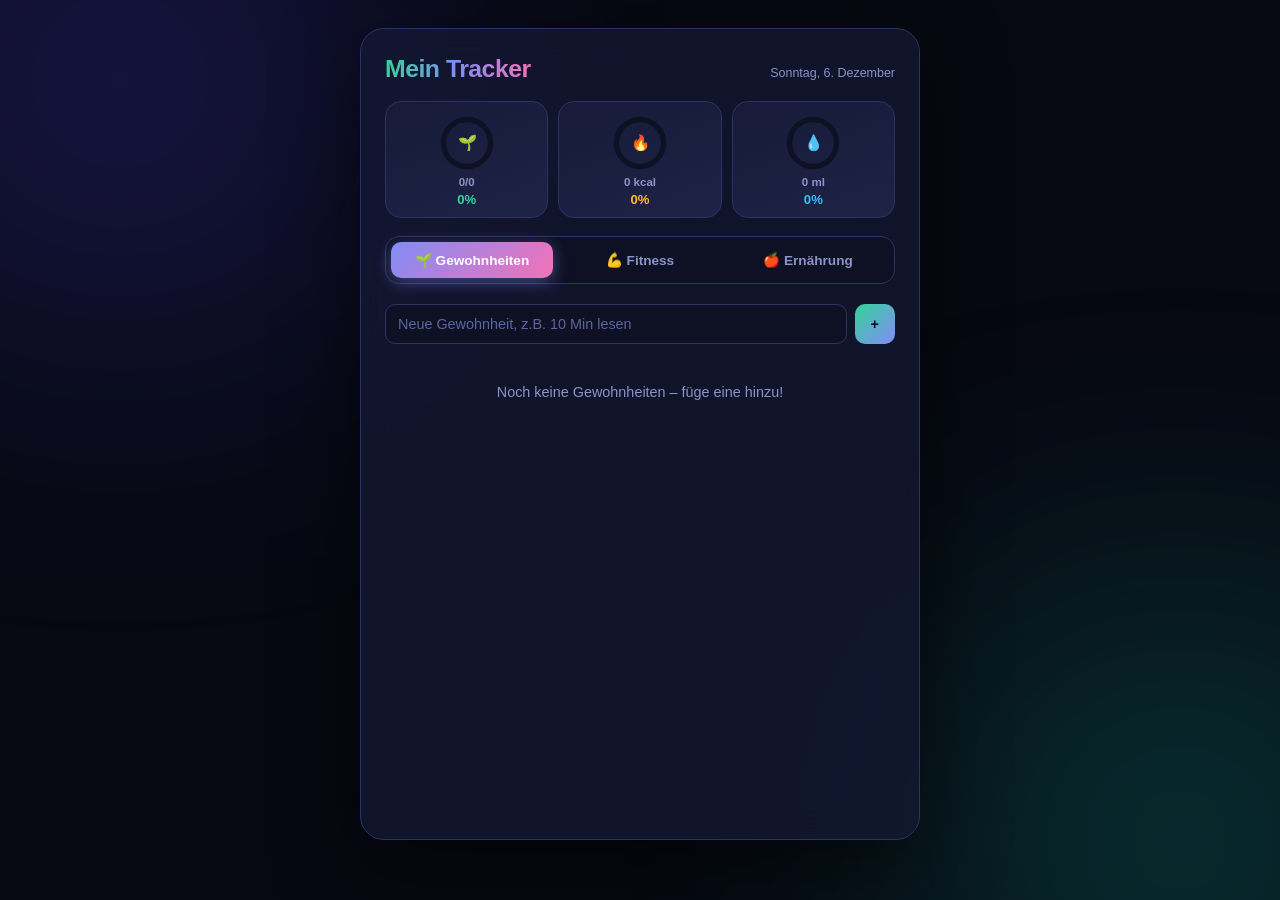
==== index.html @ a2c2728f "Mein Tracker: Gewohnheiten, Fitness und Ernaehrung als PWA" ====
<!DOCTYPE html>
<html lang="de">
<head>
<meta charset="UTF-8">
<meta name="viewport" content="width=device-width, initial-scale=1.0">
<title>Mein Tracker</title>
<meta name="theme-color" content="#0e1124">
<link rel="manifest" href="manifest.json">
<link rel="icon" type="image/png" href="icons/icon-192.png">
<link rel="apple-touch-icon" href="icons/apple-touch-icon.png">
<meta name="apple-mobile-web-app-capable" content="yes">
<meta name="apple-mobile-web-app-status-bar-style" content="black-translucent">
<link rel="stylesheet" href="style.css">
</head>
<body>
  <div class="app">
    <header>
      <div class="title-row">
        <h1>Mein Tracker</h1>
        <p class="date" id="today"></p>
      </div>

      <!-- Tages-Dashboard: Ringe für Gewohnheiten / kcal / Wasser -->
      <div class="dashboard" id="dashboard"></div>

      <nav class="tabs">
        <button class="tab active" data-tab="habits">🌱 Gewohnheiten</button>
        <button class="tab" data-tab="fitness">💪 Fitness</button>
        <button class="tab" data-tab="nutrition">🍎 Ernährung</button>
      </nav>
    </header>

    <!-- HABITS -->
    <section id="habitsTab" class="tab-content active">
      <form id="addForm">
        <input type="text" id="habitInput" placeholder="Neue Gewohnheit, z.B. 10 Min lesen" required>
        <button type="submit">+</button>
      </form>
      <ul id="habitList"></ul>
      <p class="summary" id="summary"></p>
    </section>

    <!-- FITNESS -->
    <section id="fitnessTab" class="tab-content">
      <form id="exerciseForm">
        <div class="form-row">
          <select id="exerciseIcon" class="icon-select">
            <option value="💪">💪</option>
            <option value="🏋️">🏋️</option>
            <option value="🏃">🏃</option>
            <option value="🚴">🚴</option>
            <option value="🧘">🧘</option>
            <option value="🤸">🤸</option>
            <option value="🏊">🏊</option>
            <option value="⚡">⚡</option>
          </select>
          <input type="text" id="exerciseName" placeholder="Übung, z.B. Bankdrücken" required>
          <select id="exerciseUnit">
            <option value="kg_reps">kg + Wdh.</option>
            <option value="kg">kg</option>
            <option value="reps">Wdh.</option>
            <option value="min">Min</option>
            <option value="km">km</option>
          </select>
        </div>
        <details class="goal-details">
          <summary>🎯 Ziel festlegen (optional)</summary>
          <div class="form-row goal-row">
            <input type="number" id="exerciseGoalValue" step="0.1" placeholder="Zielwert">
            <input type="date" id="exerciseGoalDate">
          </div>
        </details>
        <button type="submit" class="full-width-btn">+ Übung hinzufügen</button>
      </form>
      <div id="exerciseList" class="exercise-grid"></div>
    </section>

    <!-- NUTRITION -->
    <section id="nutritionTab" class="tab-content">
      <!-- Kalorien -->
      <div class="nutrition-card">
        <div class="nutrition-card-top">
          <span class="nutrition-card-title">🔥 Kalorien heute</span>
          <span class="nutrition-card-value" id="kcalSummary">0 / 2000 kcal</span>
        </div>
        <div class="goal-bar big">
          <div class="goal-bar-fill kcal-fill" id="kcalBarFill" style="width:0%"></div>
        </div>
        <div class="nutrition-card-sub" id="kcalRemaining"></div>
      </div>

      <form id="foodForm" autocomplete="off">
        <div class="form-row search-row">
          <input type="text" id="foodSearch" placeholder="Was hast du gegessen? z.B. Banane">
          <div id="foodSuggestions" class="suggestions hidden"></div>
        </div>
        <div class="form-row">
          <input type="number" id="foodAmount" placeholder="Menge (g)" value="100" min="1" inputmode="numeric">
          <input type="number" id="foodKcal100" placeholder="kcal / 100g" step="1" min="0" inputmode="numeric">
          <span class="kcal-preview" id="kcalPreview">= 0 kcal</span>
        </div>
        <button type="submit" class="full-width-btn">+ Eintragen</button>
      </form>

      <ul id="foodLogList" class="log-history"></ul>

      <!-- Wasser -->
      <div class="nutrition-card water-card">
        <div class="nutrition-card-top">
          <span class="nutrition-card-title">💧 Wasser heute</span>
          <span class="nutrition-card-value water-value" id="waterSummary">0 / 2000 ml</span>
        </div>
        <div class="goal-bar big">
          <div class="goal-bar-fill water-fill" id="waterBarFill" style="width:0%"></div>
        </div>
        <div class="water-glasses" id="waterGlasses"></div>
        <div class="water-controls">
          <button type="button" class="water-btn" data-amount="-250">− 250 ml</button>
          <button type="button" class="water-btn" data-amount="250">+ 250 ml</button>
          <button type="button" class="water-btn" data-amount="500">+ 500 ml</button>
        </div>
      </div>

      <!-- Tagesziele -->
      <details class="goal-details nutrition-goals">
        <summary>⚙️ Tagesziele anpassen</summary>
        <form id="nutritionGoalForm" class="form-row goal-row">
          <input type="number" id="kcalGoalInput" min="1" placeholder="kcal-Ziel" inputmode="numeric">
          <input type="number" id="waterGoalInput" min="1" step="50" placeholder="Wasser-Ziel (ml)" inputmode="numeric">
          <button type="submit">Speichern</button>
        </form>
      </details>
    </section>
  </div>

  <!-- DETAIL MODAL -->
  <div id="exerciseModal" class="modal hidden">
    <div class="modal-content">
      <button class="modal-close" id="modalClose">✕</button>
      <h2 id="modalTitle"></h2>

      <div class="chart-wrap">
        <svg id="modalChart" viewBox="0 0 300 120" preserveAspectRatio="none"></svg>
      </div>

      <div id="goalProgress" class="goal-progress"></div>

      <div class="stats-grid" id="modalStats"></div>

      <details class="goal-details">
        <summary>🎯 Ziel &amp; Einheit bearbeiten</summary>
        <form id="modalGoalForm" class="form-row goal-row">
          <select id="modalUnit">
            <option value="kg_reps">kg + Wdh.</option>
            <option value="kg">kg</option>
            <option value="reps">Wdh.</option>
            <option value="min">Min</option>
            <option value="km">km</option>
          </select>
          <input type="number" id="modalGoalValue" step="0.1" placeholder="Zielwert">
          <input type="date" id="modalGoalDate">
          <button type="submit">Speichern</button>
        </form>
      </details>

      <form id="logForm">
        <input type="date" id="logDate" required>
        <input type="number" id="logValue" step="0.1" placeholder="Wert" required>
        <input type="number" id="logReps" min="1" step="1" placeholder="Wdh." class="hide">
        <button type="submit">Eintragen</button>
      </form>

      <ul id="logHistory" class="log-history"></ul>
      <button class="delete-exercise" id="deleteExercise">Übung löschen</button>
    </div>
  </div>

  <div id="toast" class="toast"></div>

  <script src="script.js"></script>
</body>
</html>
---- style.css ----
* {
  box-sizing: border-box;
  margin: 0;
  padding: 0;
  font-family: -apple-system, "Segoe UI", Roboto, "Helvetica Neue", sans-serif;
}

:root {
  --bg0: #070912;
  --bg1: #0e1124;
  --bg2: #151935;
  --card: #171b38;
  --card2: #1e2347;
  --border: #2c3263;
  --accent: #34d399;
  --accent2: #818cf8;
  --accent3: #f472b6;
  --gold: #fbbf24;
  --blue: #38bdf8;
  --text: #eef0ff;
  --muted: #8b93c8;
}

body {
  background: var(--bg0);
  min-height: 100vh;
  display: flex;
  justify-content: center;
  padding: 28px 14px 60px;
  color: var(--text);
  position: relative;
  overflow-x: hidden;
}

/* Weiche Farb-Glows im Hintergrund */
body::before,
body::after {
  content: "";
  position: fixed;
  width: 480px;
  height: 480px;
  border-radius: 50%;
  filter: blur(140px);
  opacity: 0.35;
  z-index: 0;
  pointer-events: none;
}

body::before {
  background: #4338ca;
  top: -160px;
  left: -120px;
}

body::after {
  background: #0d9488;
  bottom: -180px;
  right: -140px;
}

.app {
  width: 100%;
  max-width: 560px;
  background: rgba(21, 25, 53, 0.72);
  backdrop-filter: blur(18px);
  -webkit-backdrop-filter: blur(18px);
  border: 1px solid var(--border);
  border-radius: 24px;
  box-shadow: 0 24px 80px rgba(0, 0, 0, 0.55);
  padding: 26px 24px;
  position: relative;
  z-index: 1;
}

/* ---------- Header ---------- */
header .title-row {
  display: flex;
  justify-content: space-between;
  align-items: baseline;
  margin-bottom: 18px;
}

header h1 {
  font-size: 1.55rem;
  letter-spacing: -0.02em;
  background: linear-gradient(90deg, var(--accent), var(--accent2), var(--accent3));
  -webkit-background-clip: text;
  background-clip: text;
  color: transparent;
}

.date {
  color: var(--muted);
  font-size: 0.78rem;
  text-transform: capitalize;
}

/* ---------- Dashboard-Ringe ---------- */
.dashboard {
  display: flex;
  gap: 10px;
  margin-bottom: 18px;
}

.ring-card {
  flex: 1;
  background: linear-gradient(160deg, var(--card), var(--card2));
  border: 1px solid var(--border);
  border-radius: 16px;
  padding: 12px 8px 10px;
  display: flex;
  flex-direction: column;
  align-items: center;
  gap: 4px;
}

.ring-card svg {
  width: 58px;
  height: 58px;
}

.ring-bg {
  fill: none;
  stroke: var(--bg1);
  stroke-width: 6;
}

.ring-fill {
  fill: none;
  stroke-width: 6;
  stroke-linecap: round;
  transform: rotate(-90deg);
  transform-origin: 50% 50%;
  transition: stroke-dashoffset 0.6s ease;
}

.ring-emoji {
  font-size: 17px;
}

.ring-label {
  font-size: 0.72rem;
  color: var(--muted);
  font-weight: 600;
  max-width: 100%;
  overflow: hidden;
  text-overflow: ellipsis;
  white-space: nowrap;
}

.ring-pct {
  font-size: 0.82rem;
  font-weight: 800;
}

/* ---------- Tabs ---------- */
.tabs {
  display: flex;
  gap: 6px;
  margin-bottom: 20px;
  background: var(--bg1);
  border-radius: 14px;
  padding: 5px;
  border: 1px solid var(--border);
}

.tab {
  flex: 1;
  padding: 10px 6px;
  border: none;
  background: transparent;
  color: var(--muted);
  font-weight: 600;
  font-size: 0.85rem;
  border-radius: 10px;
  cursor: pointer;
  transition: all 0.2s;
  white-space: nowrap;
}

.tab:hover {
  color: var(--text);
}

.tab.active {
  background: linear-gradient(135deg, var(--accent2), var(--accent3));
  color: #fff;
  box-shadow: 0 4px 16px rgba(129, 140, 248, 0.45);
}

.tab-content {
  display: none;
}

.tab-content.active {
  display: block;
  animation: fadeIn 0.25s ease;
}

@keyframes fadeIn {
  from { opacity: 0; transform: translateY(8px); }
  to { opacity: 1; transform: translateY(0); }
}

/* ---------- Formulare ---------- */
#addForm {
  display: flex;
  gap: 8px;
  margin-bottom: 18px;
}

#exerciseForm,
#foodForm {
  display: flex;
  flex-direction: column;
  gap: 10px;
  margin-bottom: 18px;
}

.form-row {
  display: flex;
  gap: 8px;
}

.search-row {
  position: relative;
}

input, select {
  background: var(--bg1);
  border: 1px solid var(--border);
  color: var(--text);
  border-radius: 10px;
  padding: 11px 12px;
  font-size: 0.9rem;
  min-width: 0;
}

input:focus, select:focus {
  outline: 2px solid var(--accent2);
  outline-offset: -1px;
}

input::placeholder {
  color: #5c64a0;
}

#habitInput, #exerciseName, #foodSearch {
  flex: 1;
}

#foodAmount, #foodKcal100 {
  flex: 1;
}

.icon-select {
  width: 62px;
  flex-shrink: 0;
  text-align: center;
  font-size: 1.1rem;
}

button {
  border: none;
  border-radius: 10px;
  padding: 11px 16px;
  font-weight: 700;
  font-size: 0.9rem;
  cursor: pointer;
  transition: transform 0.1s, opacity 0.15s, background 0.15s;
}

button:active {
  transform: scale(0.96);
}

#addForm button,
.goal-row button,
#logForm button {
  background: linear-gradient(135deg, var(--accent), var(--accent2));
  color: #081018;
}

.full-width-btn {
  width: 100%;
  background: linear-gradient(135deg, var(--accent), var(--accent2));
  color: #081018;
}

#addForm button:hover,
.full-width-btn:hover,
.goal-row button:hover,
#logForm button:hover {
  opacity: 0.88;
}

.goal-details {
  background: var(--bg1);
  border: 1px solid var(--border);
  border-radius: 10px;
  padding: 9px 12px;
}

.goal-details summary {
  cursor: pointer;
  font-size: 0.84rem;
  color: var(--muted);
  font-weight: 600;
  user-select: none;
}

.goal-details[open] summary {
  margin-bottom: 10px;
  color: var(--text);
}

.goal-row input {
  flex: 1;
}

.goal-row button {
  white-space: nowrap;
}

/* ---------- Habits ---------- */
#habitList {
  list-style: none;
  display: flex;
  flex-direction: column;
  gap: 10px;
}

.habit {
  display: flex;
  flex-direction: column;
  padding: 13px 14px;
  border-radius: 14px;
  background: linear-gradient(160deg, var(--card), var(--card2));
  border: 1px solid var(--border);
  transition: border-color 0.2s, background 0.2s;
}

.habit.done {
  background: linear-gradient(135deg, rgba(52, 211, 153, 0.13), rgba(129, 140, 248, 0.13));
  border-color: rgba(52, 211, 153, 0.55);
}

.habit-top {
  display: flex;
  align-items: center;
  justify-content: space-between;
  gap: 10px;
}

.habit-left {
  display: flex;
  align-items: center;
  gap: 12px;
  min-width: 0;
}

.checkbox {
  width: 28px;
  height: 28px;
  border-radius: 50%;
  border: 2px solid var(--accent);
  cursor: pointer;
  display: flex;
  align-items: center;
  justify-content: center;
  font-size: 0.9rem;
  font-weight: 800;
  color: #081018;
  flex-shrink: 0;
  transition: background 0.15s;
}

.habit.done .checkbox {
  background: var(--accent);
  animation: pop 0.25s ease;
}

@keyframes pop {
  0% { transform: scale(0.6); }
  60% { transform: scale(1.18); }
  100% { transform: scale(1); }
}

.habit-name {
  font-size: 0.95rem;
  font-weight: 600;
  overflow: hidden;
  text-overflow: ellipsis;
  white-space: nowrap;
}

.habit.done .habit-name {
  text-decoration: line-through;
  color: var(--muted);
}

.habit-right {
  display: flex;
  align-items: center;
  gap: 4px;
  flex-shrink: 0;
}

.streak {
  font-size: 0.78rem;
  color: var(--gold);
  font-weight: 700;
  white-space: nowrap;
  background: rgba(251, 191, 36, 0.12);
  border: 1px solid rgba(251, 191, 36, 0.3);
  padding: 3px 8px;
  border-radius: 999px;
}

.delete-btn {
  background: none;
  border: none;
  color: var(--muted);
  font-size: 0.95rem;
  cursor: pointer;
  line-height: 1;
  padding: 6px;
}

.delete-btn:hover {
  color: var(--accent3);
}

.delete-btn.armed {
  color: var(--accent3);
  font-size: 0.72rem;
  font-weight: 700;
}

/* 7-Tage-Ansicht pro Gewohnheit */
.week-dots {
  display: flex;
  gap: 8px;
  margin-top: 10px;
  margin-left: 40px;
}

.wd {
  display: flex;
  flex-direction: column;
  align-items: center;
  gap: 3px;
  cursor: pointer;
}

.wd-day {
  font-size: 0.6rem;
  color: var(--muted);
  font-weight: 600;
}

.wd-dot {
  width: 14px;
  height: 14px;
  border-radius: 50%;
  background: var(--bg1);
  border: 1.5px solid var(--border);
  transition: all 0.15s;
}

.wd:hover .wd-dot {
  border-color: var(--accent);
}

.wd-dot.filled {
  background: var(--accent);
  border-color: var(--accent);
  box-shadow: 0 0 8px rgba(52, 211, 153, 0.5);
}

.wd.today .wd-day {
  color: var(--accent);
}

.summary {
  margin-top: 16px;
  text-align: center;
  color: var(--muted);
  font-size: 0.85rem;
}

.empty {
  text-align: center;
  color: var(--muted);
  padding: 22px 0;
  font-size: 0.9rem;
  list-style: none;
}

/* ---------- Fitness ---------- */
.exercise-grid {
  display: flex;
  flex-direction: column;
  gap: 12px;
}

.exercise-card {
  background: linear-gradient(150deg, var(--card), var(--card2));
  border: 1px solid var(--border);
  border-radius: 16px;
  padding: 16px 18px;
  cursor: pointer;
  transition: transform 0.15s, border-color 0.15s, box-shadow 0.15s;
}

.exercise-card:hover {
  transform: translateY(-3px);
  border-color: var(--accent2);
  box-shadow: 0 10px 28px rgba(129, 140, 248, 0.18);
}

.exercise-card-top {
  display: flex;
  justify-content: space-between;
  align-items: center;
  margin-bottom: 4px;
  gap: 10px;
}

.exercise-name-group {
  display: flex;
  align-items: center;
  gap: 10px;
  min-width: 0;
}

.exercise-icon {
  font-size: 1.4rem;
  flex-shrink: 0;
}

.exercise-name {
  font-weight: 700;
  font-size: 1rem;
  white-space: nowrap;
  overflow: hidden;
  text-overflow: ellipsis;
}

.exercise-latest {
  font-size: 0.95rem;
  color: var(--accent);
  font-weight: 800;
  white-space: nowrap;
}

.exercise-meta {
  font-size: 0.74rem;
  color: var(--muted);
  margin-top: 2px;
}

.sparkline {
  width: 100%;
  height: 36px;
  margin-top: 10px;
  display: block;
}

/* Ziel-Fortschrittsbalken */
.goal-bar-wrap {
  margin-top: 12px;
}

.goal-bar-labels {
  display: flex;
  justify-content: space-between;
  font-size: 0.7rem;
  color: var(--muted);
  margin-bottom: 4px;
  gap: 8px;
}

.goal-bar-labels .pct {
  color: var(--accent);
  font-weight: 700;
  white-space: nowrap;
}

.goal-bar {
  height: 8px;
  border-radius: 6px;
  background: var(--bg1);
  overflow: hidden;
  border: 1px solid var(--border);
}

.goal-bar.big {
  height: 12px;
  border-radius: 8px;
}

.goal-bar-fill {
  height: 100%;
  border-radius: 6px;
  background: linear-gradient(90deg, var(--accent2), var(--accent), var(--accent3));
  background-size: 200% 100%;
  transition: width 0.45s ease, background 0.3s;
}

.goal-bar-fill.complete {
  animation: shimmer 2s linear infinite;
}

.goal-bar-fill.over {
  background: linear-gradient(90deg, var(--accent3), #ef4444);
}

@keyframes shimmer {
  0% { background-position: 0% 0%; }
  100% { background-position: 200% 0%; }
}

/* ---------- Modal ---------- */
.modal {
  position: fixed;
  inset: 0;
  background: rgba(4, 6, 14, 0.7);
  backdrop-filter: blur(4px);
  display: flex;
  align-items: center;
  justify-content: center;
  padding: 16px;
  z-index: 10;
}

.modal.hidden {
  display: none;
}

.modal-content {
  background: var(--bg2);
  border: 1px solid var(--border);
  border-radius: 20px;
  padding: 24px;
  width: 100%;
  max-width: 470px;
  max-height: 90vh;
  overflow-y: auto;
  position: relative;
  display: flex;
  flex-direction: column;
  gap: 14px;
  animation: fadeIn 0.2s ease;
}

.modal-close {
  position: absolute;
  top: 14px;
  right: 14px;
  background: none;
  color: var(--muted);
  font-size: 1.15rem;
  padding: 4px 8px;
}

.modal-close:hover {
  color: var(--accent3);
}

#modalTitle {
  padding-right: 34px;
  font-size: 1.2rem;
}

.chart-wrap {
  background: var(--card);
  border: 1px solid var(--border);
  border-radius: 12px;
  padding: 10px;
}

#modalChart {
  width: 100%;
  height: 130px;
}

.stats-grid {
  display: grid;
  grid-template-columns: repeat(3, 1fr);
  gap: 8px;
}

.stat-box {
  background: var(--card);
  border: 1px solid var(--border);
  border-radius: 12px;
  padding: 10px 6px;
  text-align: center;
}

.stat-value {
  font-size: 1.1rem;
  font-weight: 800;
  color: var(--accent);
}

.stat-label {
  font-size: 0.68rem;
  color: var(--muted);
  margin-top: 3px;
}

#logForm {
  display: flex;
  gap: 8px;
}

#logDate {
  flex: 1;
}

#logValue {
  width: 92px;
}

#logReps {
  width: 76px;
}

.hide {
  display: none !important;
}

.log-history {
  list-style: none;
  display: flex;
  flex-direction: column;
  gap: 6px;
  max-height: 180px;
  overflow-y: auto;
}

.log-history li {
  display: flex;
  justify-content: space-between;
  align-items: center;
  background: var(--card);
  border: 1px solid var(--border);
  border-radius: 10px;
  padding: 9px 12px;
  font-size: 0.85rem;
  gap: 8px;
}

.log-history li strong {
  color: var(--accent);
}

.log-history button {
  background: none;
  color: var(--muted);
  padding: 2px 6px;
  font-size: 0.85rem;
}

.log-history button:hover {
  color: var(--accent3);
}

.log-history button.armed {
  color: var(--accent3);
  font-size: 0.7rem;
}

.goal-progress {
  background: var(--card);
  border: 1px solid var(--border);
  border-radius: 12px;
  padding: 14px;
}

.goal-progress.empty {
  text-align: center;
  color: var(--muted);
  font-size: 0.85rem;
}

.goal-progress-top {
  display: flex;
  justify-content: space-between;
  align-items: baseline;
  margin-bottom: 8px;
  font-size: 0.85rem;
  gap: 8px;
}

.goal-progress-top .pct {
  font-size: 1.3rem;
  font-weight: 800;
  color: var(--accent);
}

.goal-progress-sub {
  font-size: 0.75rem;
  color: var(--muted);
  margin-top: 6px;
}

.delete-exercise {
  width: 100%;
  background: rgba(244, 114, 182, 0.12);
  color: var(--accent3);
  border: 1px solid rgba(244, 114, 182, 0.4);
}

.delete-exercise:hover {
  background: rgba(244, 114, 182, 0.22);
}

.delete-exercise.armed {
  background: rgba(239, 68, 68, 0.25);
  border-color: #ef4444;
  color: #fca5a5;
}

/* ---------- Ernährung ---------- */
.nutrition-card {
  background: linear-gradient(150deg, var(--card), var(--card2));
  border: 1px solid var(--border);
  border-radius: 16px;
  padding: 15px 17px;
  margin-bottom: 16px;
}

.nutrition-card-top {
  display: flex;
  justify-content: space-between;
  align-items: center;
  margin-bottom: 9px;
  font-size: 0.9rem;
  gap: 8px;
}

.nutrition-card-title {
  font-weight: 700;
}

.nutrition-card-value {
  font-weight: 800;
  color: var(--gold);
  white-space: nowrap;
}

.nutrition-card-value.water-value {
  color: var(--blue);
}

.nutrition-card-sub {
  font-size: 0.74rem;
  color: var(--muted);
  margin-top: 7px;
}

.kcal-fill {
  background: linear-gradient(90deg, var(--gold), #f97316);
}

.kcal-preview {
  flex-shrink: 0;
  font-size: 0.85rem;
  font-weight: 700;
  color: var(--gold);
  white-space: nowrap;
  align-self: center;
}

.suggestions {
  position: absolute;
  top: calc(100% + 4px);
  left: 0;
  right: 0;
  background: var(--bg2);
  border: 1px solid var(--border);
  border-radius: 10px;
  max-height: 210px;
  overflow-y: auto;
  z-index: 5;
  box-shadow: 0 10px 26px rgba(0, 0, 0, 0.45);
}

.suggestions.hidden {
  display: none;
}

.suggestion-item {
  padding: 9px 12px;
  font-size: 0.85rem;
  cursor: pointer;
  display: flex;
  justify-content: space-between;
  gap: 8px;
}

.suggestion-item:hover {
  background: var(--card2);
}

.suggestion-item span:last-child {
  color: var(--muted);
  font-size: 0.74rem;
  white-space: nowrap;
}

#foodLogList {
  margin-bottom: 16px;
}

#foodLogList .food-meta {
  color: var(--muted);
  font-size: 0.74rem;
  margin-left: 6px;
}

/* Wasser */
.water-fill {
  background: linear-gradient(90deg, var(--blue), var(--accent));
}

.water-glasses {
  display: flex;
  gap: 5px;
  flex-wrap: wrap;
  margin: 12px 0;
}

.water-glass {
  font-size: 1.35rem;
  opacity: 0.22;
  cursor: pointer;
  transition: opacity 0.2s, transform 0.15s;
  user-select: none;
}

.water-glass:hover {
  transform: scale(1.15);
  opacity: 0.6;
}

.water-glass.filled {
  opacity: 1;
}

.water-controls {
  display: flex;
  gap: 8px;
}

.water-btn {
  flex: 1;
  background: var(--bg1);
  border: 1px solid var(--border);
  color: var(--text);
  font-weight: 600;
  font-size: 0.84rem;
}

.water-btn:hover {
  border-color: var(--blue);
  color: var(--blue);
}

.nutrition-goals {
  margin-top: 2px;
}

/* ---------- Toast ---------- */
.toast {
  position: fixed;
  bottom: 22px;
  left: 50%;
  transform: translateX(-50%) translateY(16px);
  background: var(--card2);
  border: 1px solid var(--accent);
  color: var(--text);
  padding: 10px 18px;
  border-radius: 12px;
  font-size: 0.85rem;
  font-weight: 600;
  box-shadow: 0 10px 30px rgba(0, 0, 0, 0.5);
  opacity: 0;
  pointer-events: none;
  transition: opacity 0.25s, transform 0.25s;
  z-index: 20;
}

.toast.show {
  opacity: 1;
  transform: translateX(-50%) translateY(0);
}

/* ---------- Scrollbar ---------- */
::-webkit-scrollbar {
  width: 8px;
}

::-webkit-scrollbar-track {
  background: transparent;
}

::-webkit-scrollbar-thumb {
  background: var(--border);
  border-radius: 6px;
}

/* ---------- Mobil ---------- */
@media (max-width: 420px) {
  .app {
    padding: 20px 16px;
  }

  .tab {
    font-size: 0.74rem;
    padding: 9px 4px;
  }

  .ring-card svg {
    width: 48px;
    height: 48px;
  }
}
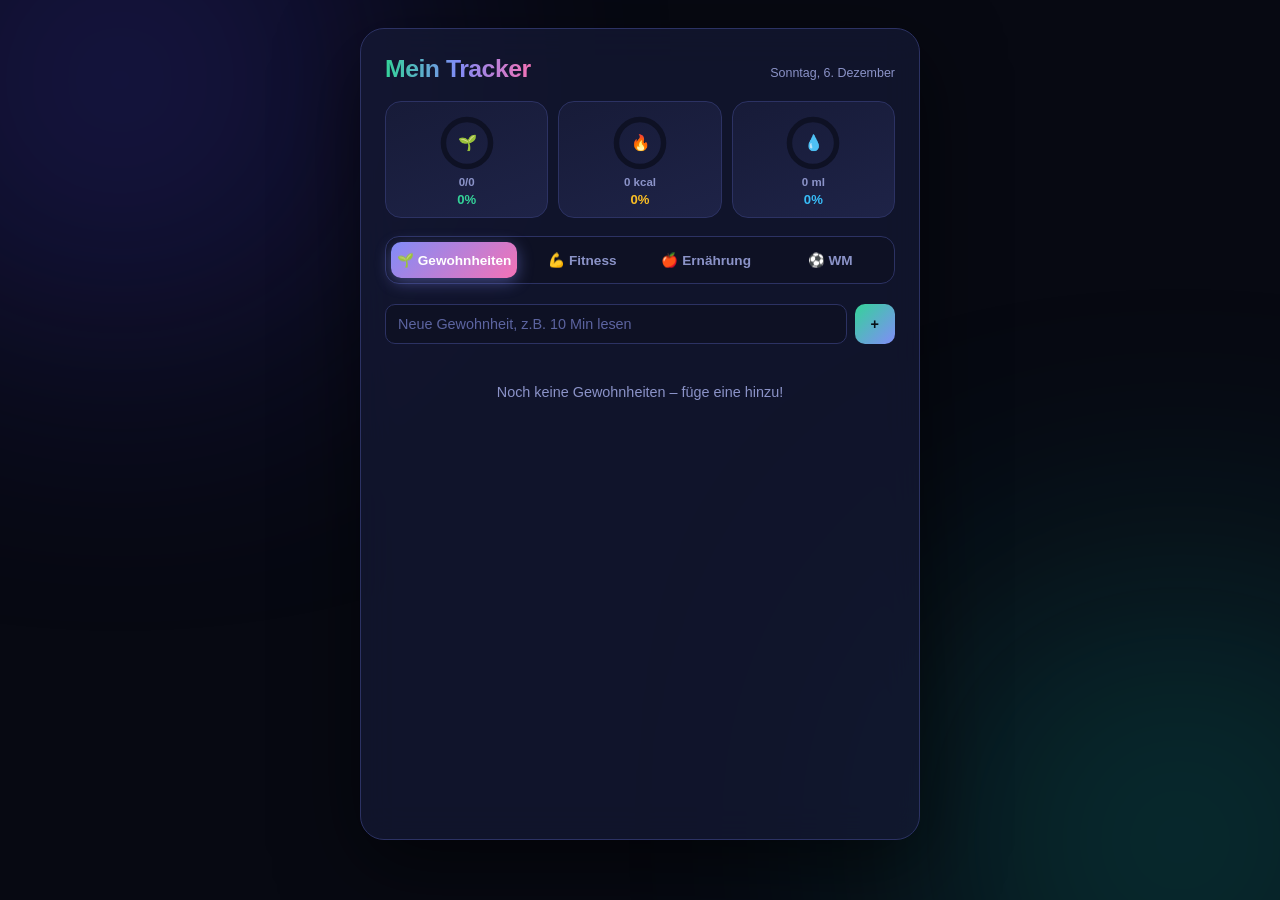
==== commit 3988bb9b: "Add WM-Analyse tab scaffold with styling" ====
--- a/index.html
+++ b/index.html
@@ -27,6 +27,7 @@
         <button class="tab active" data-tab="habits">🌱 Gewohnheiten</button>
         <button class="tab" data-tab="fitness">💪 Fitness</button>
         <button class="tab" data-tab="nutrition">🍎 Ernährung</button>
+        <button class="tab" data-tab="wm">⚽ WM</button>
       </nav>
     </header>
 
@@ -59,6 +60,7 @@
             <option value="kg_reps">kg + Wdh.</option>
             <option value="kg">kg</option>
             <option value="reps">Wdh.</option>
+            <option value="km_zeit">km + Zeit (Pace)</option>
             <option value="min">Min</option>
             <option value="km">km</option>
           </select>
@@ -120,6 +122,12 @@
           <button type="button" class="water-btn" data-amount="500">+ 500 ml</button>
         </div>
       </div>
+
+      <!-- Tage-Journal -->
+      <details class="goal-details nutrition-journal">
+        <summary>📒 Journal der letzten 14 Tage</summary>
+        <ul id="nutritionJournalList" class="log-history"></ul>
+      </details>
 
       <!-- Tagesziele -->
       <details class="goal-details nutrition-goals">
@@ -131,6 +139,16 @@
         </form>
       </details>
     </section>
+
+    <!-- WM -->
+    <section id="wmTab" class="tab-content">
+      <div class="wm-intro">
+        <h2 class="wm-title">⚽ WM 2026 – Spieltag 1 (Gruppe A)</h2>
+        <p class="wm-sub">Analyse &amp; Prognose für die Eröffnungsspiele der Fußball-Weltmeisterschaft anhand von 50 Kriterien zu Form, Kader, Taktik, Statistik, Motivation und Rahmenbedingungen.</p>
+        <p class="wm-disclaimer">Alle Angaben basieren auf öffentlich verfügbaren Daten und Einschätzungen (Stand 10.06.2026) und dienen ausschließlich der Unterhaltung – keine Wett- oder Anlageberatung.</p>
+      </div>
+      <p class="wm-loading">Analyse wird geladen …</p>
+    </section>
   </div>
 
   <!-- DETAIL MODAL -->
@@ -154,6 +172,7 @@
             <option value="kg_reps">kg + Wdh.</option>
             <option value="kg">kg</option>
             <option value="reps">Wdh.</option>
+            <option value="km_zeit">km + Zeit (Pace)</option>
             <option value="min">Min</option>
             <option value="km">km</option>
           </select>
@@ -167,9 +186,12 @@
         <input type="date" id="logDate" required>
         <input type="number" id="logValue" step="0.1" placeholder="Wert" required>
         <input type="number" id="logReps" min="1" step="1" placeholder="Wdh." class="hide">
+        <input type="number" id="logKm" min="0.1" step="0.1" placeholder="km" class="hide">
+        <input type="number" id="logMin" min="0.1" step="0.1" placeholder="Zeit (Min)" class="hide">
         <button type="submit">Eintragen</button>
       </form>
 
+      <p class="section-label">📒 Journal</p>
       <ul id="logHistory" class="log-history"></ul>
       <button class="delete-exercise" id="deleteExercise">Übung löschen</button>
     </div>
--- a/style.css
+++ b/style.css
@@ -728,8 +728,59 @@
   width: 76px;
 }
 
+#logKm {
+  width: 70px;
+}
+
+#logMin {
+  width: 92px;
+}
+
 .hide {
   display: none !important;
+}
+
+/* Journal */
+.section-label {
+  font-size: 0.8rem;
+  color: var(--muted);
+  font-weight: 700;
+  margin-bottom: -6px;
+}
+
+.delta {
+  font-size: 0.72rem;
+  font-weight: 700;
+  white-space: nowrap;
+}
+
+.delta-up {
+  color: var(--accent);
+}
+
+.delta-down {
+  color: #f87171;
+}
+
+.delta-neutral {
+  color: var(--muted);
+}
+
+.journal-vals {
+  display: flex;
+  gap: 10px;
+  align-items: center;
+  font-size: 0.78rem;
+  font-weight: 600;
+  white-space: nowrap;
+}
+
+.nutrition-journal {
+  margin-bottom: 16px;
+}
+
+#nutritionJournalList {
+  margin-top: 4px;
 }
 
 .log-history {
@@ -972,6 +1023,276 @@
 
 .nutrition-goals {
   margin-top: 2px;
+}
+
+/* ---------- WM-Analyse ---------- */
+.wm-intro {
+  margin-bottom: 18px;
+}
+
+.wm-title {
+  font-size: 1.25rem;
+  margin-bottom: 6px;
+  background: linear-gradient(90deg, var(--accent), var(--accent2), var(--accent3));
+  -webkit-background-clip: text;
+  background-clip: text;
+  color: transparent;
+}
+
+.wm-sub {
+  font-size: 0.85rem;
+  color: var(--muted);
+  line-height: 1.5;
+}
+
+.wm-disclaimer {
+  margin-top: 8px;
+  font-size: 0.72rem;
+  color: var(--muted);
+  line-height: 1.5;
+  font-style: italic;
+}
+
+.match-card {
+  background: linear-gradient(150deg, var(--card), var(--card2));
+  border: 1px solid var(--border);
+  border-radius: 16px;
+  padding: 18px;
+  margin-bottom: 20px;
+  display: flex;
+  flex-direction: column;
+  gap: 12px;
+}
+
+.match-card-head {
+  text-align: center;
+}
+
+.match-flags {
+  display: flex;
+  align-items: center;
+  justify-content: center;
+  gap: 10px;
+  font-size: 1.05rem;
+  font-weight: 800;
+  flex-wrap: wrap;
+}
+
+.match-flags .flag {
+  font-size: 1.6rem;
+}
+
+.match-vs {
+  color: var(--muted);
+  font-weight: 600;
+  font-size: 0.85rem;
+}
+
+.match-info {
+  margin-top: 6px;
+  font-size: 0.76rem;
+  color: var(--muted);
+  line-height: 1.6;
+}
+
+.match-tag {
+  display: inline-block;
+  margin-top: 6px;
+  padding: 3px 10px;
+  border-radius: 999px;
+  font-size: 0.68rem;
+  font-weight: 700;
+  background: rgba(129, 140, 248, 0.15);
+  border: 1px solid rgba(129, 140, 248, 0.35);
+  color: var(--accent2);
+}
+
+/* Prognose-Box */
+.prognosis-box {
+  background: var(--bg1);
+  border: 1px solid var(--border);
+  border-radius: 14px;
+  padding: 14px 16px;
+  display: flex;
+  flex-direction: column;
+  gap: 12px;
+}
+
+.prognosis-title {
+  font-weight: 800;
+  font-size: 0.95rem;
+}
+
+.prob-row {
+  display: flex;
+  flex-direction: column;
+  gap: 8px;
+}
+
+.prob-labels {
+  display: flex;
+  justify-content: space-between;
+  font-size: 0.76rem;
+  color: var(--muted);
+  margin-bottom: 3px;
+  gap: 8px;
+}
+
+.prob-labels .pct {
+  font-weight: 800;
+  color: var(--text);
+}
+
+.prob-bar {
+  height: 10px;
+  border-radius: 6px;
+  background: var(--bg2);
+  border: 1px solid var(--border);
+  overflow: hidden;
+}
+
+.prob-fill {
+  height: 100%;
+  border-radius: 6px;
+}
+
+.prob-fill.home { background: linear-gradient(90deg, var(--accent2), var(--accent)); }
+.prob-fill.draw { background: linear-gradient(90deg, var(--muted), var(--gold)); }
+.prob-fill.away { background: linear-gradient(90deg, var(--blue), var(--accent3)); }
+
+.prognosis-result {
+  display: flex;
+  align-items: center;
+  gap: 14px;
+  background: var(--card);
+  border: 1px solid var(--border);
+  border-radius: 12px;
+  padding: 12px 14px;
+}
+
+.result-score {
+  font-size: 1.8rem;
+  font-weight: 800;
+  white-space: nowrap;
+  background: linear-gradient(135deg, var(--accent), var(--accent2));
+  -webkit-background-clip: text;
+  background-clip: text;
+  color: transparent;
+}
+
+.result-label {
+  font-size: 0.78rem;
+  color: var(--muted);
+  line-height: 1.4;
+}
+
+.prognosis-text {
+  font-size: 0.85rem;
+  line-height: 1.6;
+}
+
+.prognosis-text strong {
+  color: var(--accent);
+}
+
+.confidence-row {
+  display: flex;
+  align-items: center;
+  gap: 8px;
+  flex-wrap: wrap;
+}
+
+.confidence-badge {
+  font-size: 0.72rem;
+  font-weight: 700;
+  padding: 3px 10px;
+  border-radius: 999px;
+  white-space: nowrap;
+}
+
+.confidence-badge.high { background: rgba(52, 211, 153, 0.15); border: 1px solid rgba(52, 211, 153, 0.4); color: var(--accent); }
+.confidence-badge.medium { background: rgba(251, 191, 36, 0.15); border: 1px solid rgba(251, 191, 36, 0.4); color: var(--gold); }
+.confidence-badge.low { background: rgba(244, 114, 182, 0.15); border: 1px solid rgba(244, 114, 182, 0.4); color: var(--accent3); }
+
+.uncertainty-list {
+  font-size: 0.8rem;
+  color: var(--muted);
+  line-height: 1.6;
+  padding-left: 18px;
+}
+
+/* Kriterien-Gruppen (wiederverwenden .goal-details) */
+.criteria-group summary {
+  display: flex;
+  justify-content: space-between;
+  align-items: center;
+  list-style: none;
+}
+
+.criteria-group summary::-webkit-details-marker {
+  display: none;
+}
+
+.criteria-group summary::after {
+  content: "▾";
+  color: var(--muted);
+  transition: transform 0.2s;
+  flex-shrink: 0;
+  margin-left: 10px;
+}
+
+.criteria-group[open] summary::after {
+  transform: rotate(180deg);
+}
+
+.criteria-list {
+  list-style: none;
+  display: flex;
+  flex-direction: column;
+  gap: 8px;
+  font-size: 0.83rem;
+  line-height: 1.6;
+}
+
+.criteria-list li {
+  padding-bottom: 8px;
+  border-bottom: 1px solid var(--border);
+}
+
+.criteria-list li:last-child {
+  border-bottom: none;
+  padding-bottom: 0;
+}
+
+.criteria-num {
+  color: var(--accent2);
+  font-weight: 800;
+  margin-right: 4px;
+}
+
+.source-list {
+  list-style: none;
+  display: flex;
+  flex-direction: column;
+  gap: 6px;
+  font-size: 0.78rem;
+}
+
+.source-list a {
+  color: var(--blue);
+  text-decoration: none;
+  word-break: break-word;
+}
+
+.source-list a:hover {
+  text-decoration: underline;
+}
+
+.wm-loading {
+  text-align: center;
+  color: var(--muted);
+  padding: 30px 0;
+  font-size: 0.9rem;
 }
 
 /* ---------- Toast ---------- */
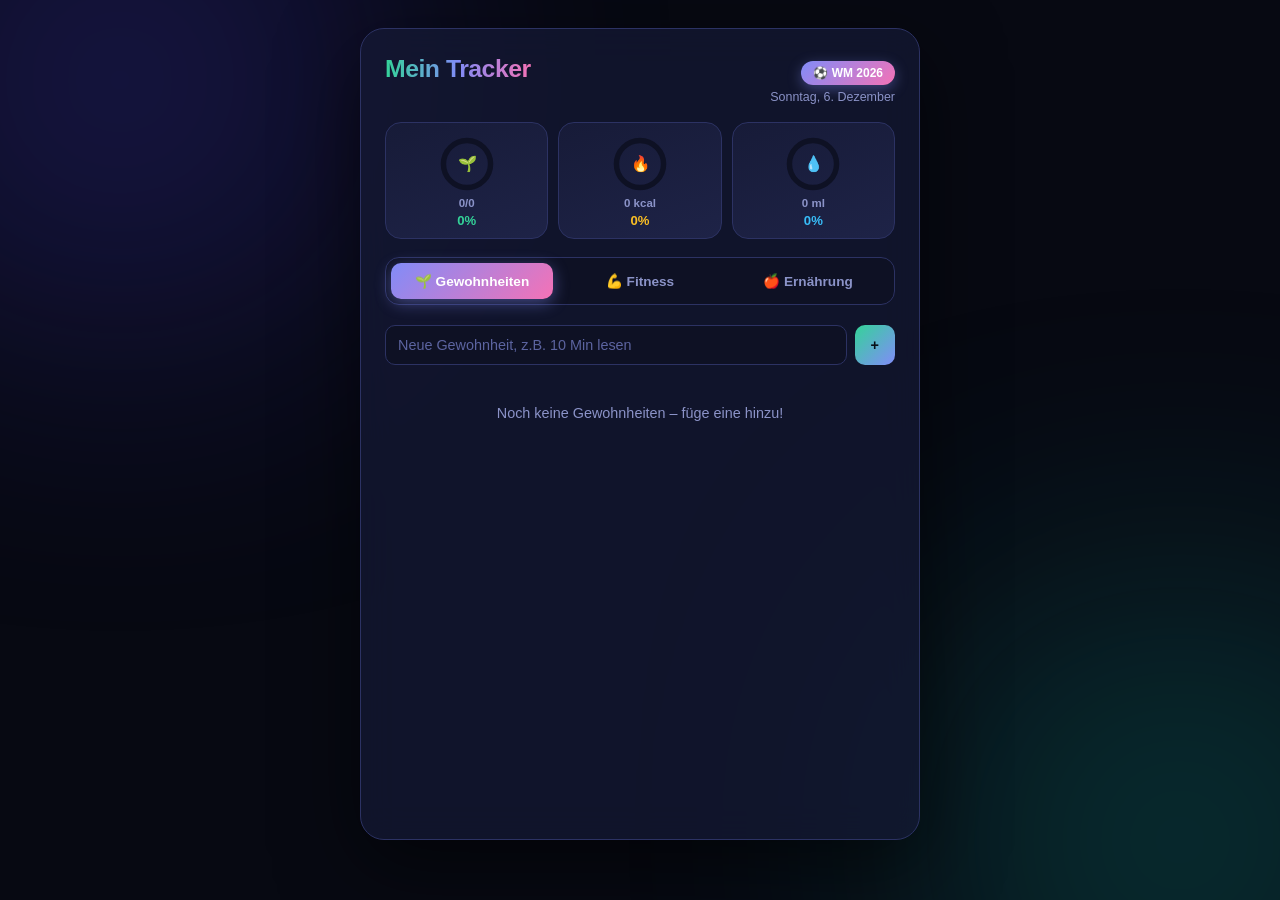
==== commit a78e6a3a: "WM-Analyse als eigene Seite mit Wett-Tipps & Quotenvergleich - WM-Inhalt aus dem Tab in eigene Seite" ====
--- a/index.html
+++ b/index.html
@@ -17,7 +17,10 @@
     <header>
       <div class="title-row">
         <h1>Mein Tracker</h1>
-        <p class="date" id="today"></p>
+        <div class="title-right">
+          <a href="wm.html" class="wm-link">⚽ WM 2026</a>
+          <p class="date" id="today"></p>
+        </div>
       </div>
 
       <!-- Tages-Dashboard: Ringe für Gewohnheiten / kcal / Wasser -->
@@ -27,7 +30,6 @@
         <button class="tab active" data-tab="habits">🌱 Gewohnheiten</button>
         <button class="tab" data-tab="fitness">💪 Fitness</button>
         <button class="tab" data-tab="nutrition">🍎 Ernährung</button>
-        <button class="tab" data-tab="wm">⚽ WM</button>
       </nav>
     </header>
 
@@ -140,15 +142,6 @@
       </details>
     </section>
 
-    <!-- WM -->
-    <section id="wmTab" class="tab-content">
-      <div class="wm-intro">
-        <h2 class="wm-title">⚽ WM 2026 – Spieltag 1 (Gruppe A)</h2>
-        <p class="wm-sub">Analyse &amp; Prognose für die Eröffnungsspiele der Fußball-Weltmeisterschaft anhand von 50 Kriterien zu Form, Kader, Taktik, Statistik, Motivation und Rahmenbedingungen.</p>
-        <p class="wm-disclaimer">Alle Angaben basieren auf öffentlich verfügbaren Daten und Einschätzungen (Stand 10.06.2026) und dienen ausschließlich der Unterhaltung – keine Wett- oder Anlageberatung.</p>
-      </div>
-      <p class="wm-loading">Analyse wird geladen …</p>
-    </section>
   </div>
 
   <!-- DETAIL MODAL -->
--- a/style.css
+++ b/style.css
@@ -80,6 +80,30 @@
   margin-bottom: 18px;
 }
 
+.title-right {
+  display: flex;
+  flex-direction: column;
+  align-items: flex-end;
+  gap: 5px;
+}
+
+.wm-link {
+  display: inline-block;
+  padding: 5px 12px;
+  border-radius: 999px;
+  font-size: 0.75rem;
+  font-weight: 700;
+  text-decoration: none;
+  color: #fff;
+  background: linear-gradient(135deg, var(--accent2), var(--accent3));
+  box-shadow: 0 4px 14px rgba(129, 140, 248, 0.4);
+  white-space: nowrap;
+}
+
+.wm-link:hover {
+  opacity: 0.88;
+}
+
 header h1 {
   font-size: 1.55rem;
   letter-spacing: -0.02em;
@@ -1293,6 +1317,106 @@
   color: var(--muted);
   padding: 30px 0;
   font-size: 0.9rem;
+}
+
+/* Wett-Tipps & Quoten */
+.odds-table {
+  width: 100%;
+  border-collapse: collapse;
+  font-size: 0.78rem;
+}
+
+.odds-table th,
+.odds-table td {
+  padding: 6px 8px;
+  text-align: center;
+  border-bottom: 1px solid var(--border);
+}
+
+.odds-table th {
+  color: var(--muted);
+  font-size: 0.7rem;
+  text-transform: uppercase;
+  letter-spacing: 0.04em;
+}
+
+.odds-table th:first-child,
+.odds-table td:first-child {
+  text-align: left;
+}
+
+.odds-table tr:last-child td {
+  border-bottom: none;
+}
+
+.odds-table .best {
+  color: var(--accent);
+  font-weight: 800;
+}
+
+.odds-note {
+  margin-top: 8px;
+  font-size: 0.7rem;
+  color: var(--muted);
+  font-style: italic;
+  line-height: 1.5;
+}
+
+.tip-list {
+  list-style: none;
+  display: flex;
+  flex-direction: column;
+  gap: 8px;
+}
+
+.tip-list li {
+  padding-bottom: 8px;
+  border-bottom: 1px solid var(--border);
+}
+
+.tip-list li:last-child {
+  border-bottom: none;
+  padding-bottom: 0;
+}
+
+.tip-head {
+  display: flex;
+  justify-content: space-between;
+  align-items: baseline;
+  gap: 8px;
+  font-size: 0.83rem;
+  font-weight: 600;
+}
+
+.tip-prob {
+  color: var(--accent);
+  font-weight: 800;
+  white-space: nowrap;
+}
+
+.tip-meta {
+  margin-top: 2px;
+  font-size: 0.76rem;
+  color: var(--muted);
+  line-height: 1.5;
+}
+
+.tip-meta strong {
+  color: var(--gold);
+}
+
+.value-pick {
+  background: var(--card);
+  border: 1px solid rgba(251, 191, 36, 0.4);
+  border-radius: 12px;
+  padding: 12px 14px;
+  font-size: 0.82rem;
+  line-height: 1.6;
+  margin-bottom: 10px;
+}
+
+.value-pick strong {
+  color: var(--gold);
 }
 
 /* ---------- Toast ---------- */
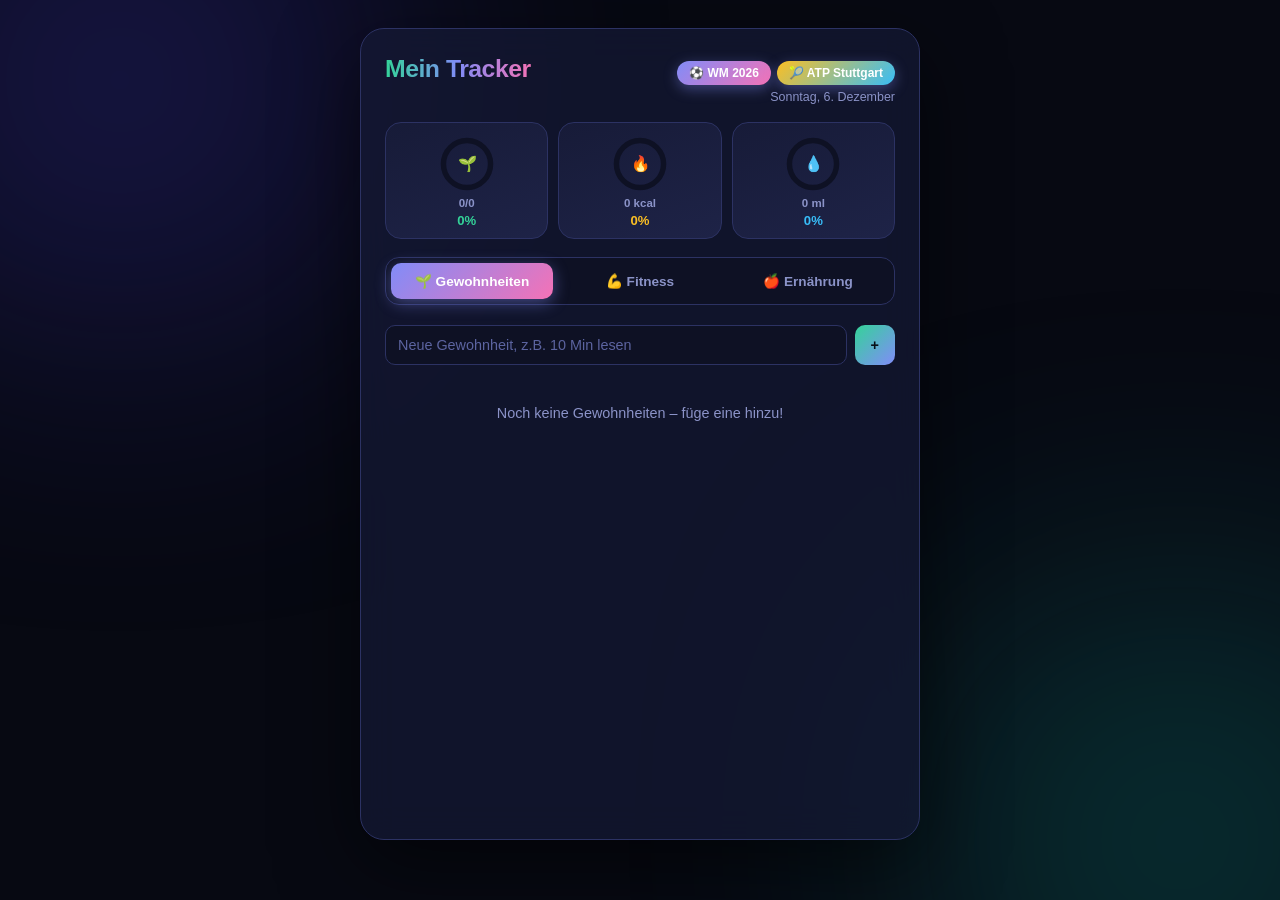
==== commit df24737b: "ATP Stuttgart (BOSS Open) Seite hinzufügen: Live-Turnierbaum & Viertelfinale-Prognosen Neue Seite at" ====
--- a/index.html
+++ b/index.html
@@ -18,7 +18,10 @@
       <div class="title-row">
         <h1>Mein Tracker</h1>
         <div class="title-right">
-          <a href="wm.html" class="wm-link">⚽ WM 2026</a>
+          <div class="title-links">
+            <a href="wm.html" class="wm-link">⚽ WM 2026</a>
+            <a href="atp.html" class="atp-link">🎾 ATP Stuttgart</a>
+          </div>
           <p class="date" id="today"></p>
         </div>
       </div>
--- a/style.css
+++ b/style.css
@@ -87,7 +87,13 @@
   gap: 5px;
 }
 
-.wm-link {
+.title-links {
+  display: flex;
+  gap: 6px;
+}
+
+.wm-link,
+.atp-link {
   display: inline-block;
   padding: 5px 12px;
   border-radius: 999px;
@@ -95,12 +101,20 @@
   font-weight: 700;
   text-decoration: none;
   color: #fff;
+  box-shadow: 0 4px 14px rgba(129, 140, 248, 0.4);
+  white-space: nowrap;
+}
+
+.wm-link {
   background: linear-gradient(135deg, var(--accent2), var(--accent3));
-  box-shadow: 0 4px 14px rgba(129, 140, 248, 0.4);
-  white-space: nowrap;
-}
-
-.wm-link:hover {
+}
+
+.atp-link {
+  background: linear-gradient(135deg, var(--gold), var(--blue));
+}
+
+.wm-link:hover,
+.atp-link:hover {
   opacity: 0.88;
 }
 
@@ -814,6 +828,8 @@
   gap: 6px;
   max-height: 180px;
   overflow-y: auto;
+  /* Verhindert, dass die Liste im Modal (Flex-Spalte) auf 0 Höhe schrumpft */
+  flex-shrink: 0;
 }
 
 .log-history li {
@@ -1088,6 +1104,164 @@
   gap: 12px;
 }
 
+/* Spiel-Umschalter + Swipe-Slider */
+.match-pills {
+  display: flex;
+  gap: 6px;
+  margin-bottom: 8px;
+  background: var(--bg1);
+  border: 1px solid var(--border);
+  border-radius: 12px;
+  padding: 4px;
+}
+
+.match-pill {
+  flex: 1;
+  padding: 10px 6px;
+  border: none;
+  border-radius: 9px;
+  background: transparent;
+  color: var(--muted);
+  font-weight: 700;
+  font-size: 0.8rem;
+  cursor: pointer;
+  white-space: nowrap;
+  transition: all 0.2s;
+}
+
+.match-pill.active {
+  background: linear-gradient(135deg, var(--accent2), var(--accent3));
+  color: #fff;
+  box-shadow: 0 4px 14px rgba(129, 140, 248, 0.4);
+}
+
+.swipe-hint {
+  text-align: center;
+  color: var(--muted);
+  font-size: 0.7rem;
+  margin-bottom: 12px;
+}
+
+.match-slider {
+  position: relative;
+  display: flex;
+  align-items: flex-start;
+  gap: 12px;
+  overflow-x: auto;
+  scroll-snap-type: x mandatory;
+  -webkit-overflow-scrolling: touch;
+  scrollbar-width: none;
+}
+
+.match-slider::-webkit-scrollbar {
+  display: none;
+}
+
+.match-slider .match-card {
+  flex: 0 0 100%;
+  min-width: 0;
+  scroll-snap-align: center;
+  scroll-snap-stop: always;
+  margin-bottom: 4px;
+}
+
+/* Kategorien als ausklappbare Kacheln (2 Spalten) */
+.match-sections {
+  display: grid;
+  grid-template-columns: 1fr 1fr;
+  gap: 8px;
+}
+
+.match-sections .goal-details summary {
+  font-size: 0.76rem;
+  line-height: 1.35;
+}
+
+.match-sections .goal-details[open] {
+  grid-column: 1 / -1;
+}
+
+/* K.o.-Baum */
+.bracket-scroll {
+  overflow-x: auto;
+  -webkit-overflow-scrolling: touch;
+  margin: 0 -6px;
+  padding: 0 6px 6px;
+}
+
+.bracket {
+  display: flex;
+  gap: 12px;
+  min-width: 960px;
+}
+
+.bracket .round {
+  flex: 1;
+  display: flex;
+  flex-direction: column;
+  justify-content: space-around;
+  gap: 6px;
+  min-width: 148px;
+}
+
+.round-title {
+  text-align: center;
+  font-size: 0.64rem;
+  font-weight: 800;
+  color: var(--muted);
+  text-transform: uppercase;
+  letter-spacing: 0.05em;
+  margin-bottom: 2px;
+}
+
+.bracket-match {
+  background: var(--bg1);
+  border: 1px solid var(--border);
+  border-radius: 9px;
+  padding: 5px 8px;
+  font-size: 0.7rem;
+}
+
+.bm-team {
+  display: flex;
+  justify-content: space-between;
+  gap: 8px;
+  padding: 2px 0;
+  color: var(--muted);
+  white-space: nowrap;
+}
+
+.bm-team.win {
+  color: var(--text);
+  font-weight: 700;
+}
+
+.bm-team.win .bs {
+  color: var(--accent);
+}
+
+.bs {
+  font-weight: 800;
+}
+
+.bm-note {
+  text-align: right;
+  font-size: 0.6rem;
+  color: var(--muted);
+  font-style: italic;
+}
+
+.bracket-champ {
+  background: linear-gradient(135deg, rgba(251, 191, 36, 0.18), rgba(129, 140, 248, 0.18));
+  border: 1px solid rgba(251, 191, 36, 0.5);
+  border-radius: 12px;
+  padding: 14px 10px;
+  text-align: center;
+  font-weight: 800;
+  font-size: 0.85rem;
+  line-height: 1.7;
+}
+
 .match-card-head {
   text-align: center;
 }
@@ -1129,6 +1303,176 @@
   background: rgba(129, 140, 248, 0.15);
   border: 1px solid rgba(129, 140, 248, 0.35);
   color: var(--accent2);
+}
+
+.live-result {
+  display: flex;
+  align-items: center;
+  justify-content: center;
+  gap: 10px;
+  flex-wrap: wrap;
+  margin-top: 10px;
+  padding: 8px 12px;
+  border-radius: 12px;
+  background: var(--bg2);
+  border: 1px solid var(--border);
+}
+
+.live-result .lr-label {
+  font-size: 0.68rem;
+  font-weight: 700;
+  text-transform: uppercase;
+  letter-spacing: 0.06em;
+  color: var(--muted);
+}
+
+.live-result .lr-score {
+  font-size: 1.25rem;
+  font-weight: 800;
+  color: var(--text);
+}
+
+.live-result .lr-status {
+  font-size: 0.72rem;
+  font-weight: 600;
+  color: var(--muted);
+}
+
+.live-result.is-live {
+  border-color: rgba(248, 113, 113, 0.5);
+}
+
+.live-result.is-live .lr-status {
+  color: #f87171;
+}
+
+.live-result.is-final .lr-status {
+  color: var(--accent);
+}
+
+/* Gruppen-Übersicht */
+.back-to-group {
+  display: inline-flex;
+  align-items: center;
+  gap: 4px;
+  margin-bottom: 10px;
+  padding: 5px 12px;
+  border: 1px solid var(--border);
+  border-radius: 999px;
+  background: var(--bg1);
+  color: var(--muted);
+  font-weight: 700;
+  font-size: 0.7rem;
+  cursor: pointer;
+  transition: all 0.2s;
+}
+
+.back-to-group:active,
+.back-to-group:hover {
+  border-color: var(--accent2);
+  color: var(--accent2);
+}
+
+.group-table-wrap {
+  overflow-x: auto;
+  -webkit-overflow-scrolling: touch;
+}
+
+.group-table {
+  width: 100%;
+  border-collapse: collapse;
+  font-size: 0.74rem;
+}
+
+.group-table th,
+.group-table td {
+  padding: 7px 8px;
+  text-align: center;
+  border-bottom: 1px solid var(--border);
+  white-space: nowrap;
+}
+
+.group-table th {
+  color: var(--muted);
+  font-size: 0.64rem;
+  font-weight: 700;
+  text-transform: uppercase;
+  letter-spacing: 0.05em;
+}
+
+.group-table td:first-child,
+.group-table th:first-child {
+  color: var(--muted);
+  font-weight: 800;
+}
+
+.group-table td:nth-child(2) {
+  text-align: left;
+  font-weight: 700;
+}
+
+.group-table tr:last-child td {
+  border-bottom: none;
+}
+
+.group-table .pts {
+  font-weight: 800;
+  color: var(--accent);
+}
+
+.group-results {
+  display: flex;
+  flex-direction: column;
+  gap: 8px;
+  margin-top: 14px;
+}
+
+.group-result-row {
+  display: flex;
+  align-items: center;
+  justify-content: space-between;
+  gap: 10px;
+  padding: 12px 14px;
+  border-radius: 12px;
+  background: var(--bg1);
+  border: 1px solid var(--border);
+  color: var(--text);
+  font-family: inherit;
+  text-align: left;
+  cursor: pointer;
+  transition: border-color 0.2s;
+}
+
+.group-result-row:active,
+.group-result-row:hover {
+  border-color: var(--accent2);
+}
+
+.group-result-row .gr-flags {
+  flex: 1;
+  font-size: 0.78rem;
+  font-weight: 700;
+}
+
+.group-result-row .gr-time {
+  display: block;
+  margin-top: 3px;
+  font-size: 0.64rem;
+  font-weight: 600;
+  color: var(--muted);
+}
+
+.group-result-row .gr-score {
+  font-size: 1.05rem;
+  font-weight: 800;
+  color: var(--accent);
+}
+
+.group-result-row .gr-link {
+  font-size: 0.66rem;
+  font-weight: 700;
+  color: var(--accent2);
+  white-space: nowrap;
 }
 
 /* Prognose-Box */
@@ -1416,6 +1760,131 @@
 }
 
 .value-pick strong {
+  color: var(--gold);
+}
+
+/* ---------- Prognose-Tracking ---------- */
+.tracking-summary {
+  display: flex;
+  flex-wrap: wrap;
+  gap: 8px;
+  margin-bottom: 14px;
+}
+
+.tracking-stat {
+  flex: 1 1 40%;
+  min-width: 110px;
+  background: var(--bg1);
+  border: 1px solid var(--border);
+  border-radius: 12px;
+  padding: 12px 10px;
+  text-align: center;
+}
+
+.tracking-stat .ts-num {
+  display: block;
+  font-size: 1.25rem;
+  font-weight: 800;
+  color: var(--accent);
+}
+
+.tracking-stat .ts-label {
+  display: block;
+  margin-top: 4px;
+  font-size: 0.64rem;
+  color: var(--muted);
+  text-transform: uppercase;
+  letter-spacing: 0.04em;
+}
+
+.tracking-list {
+  display: flex;
+  flex-direction: column;
+  gap: 10px;
+}
+
+.tracking-row {
+  background: var(--card);
+  border: 1px solid var(--border);
+  border-left: 4px solid var(--muted);
+  border-radius: 12px;
+  padding: 10px 14px;
+}
+
+.tracking-row.hit {
+  border-left-color: var(--accent);
+}
+
+.tracking-row.miss {
+  border-left-color: #f87171;
+}
+
+.tracking-row.pending {
+  border-left-color: var(--gold);
+}
+
+.tr-head {
+  display: flex;
+  justify-content: space-between;
+  align-items: baseline;
+  gap: 8px;
+  margin-bottom: 6px;
+}
+
+.tr-match {
+  font-size: 0.82rem;
+  font-weight: 700;
+}
+
+.tr-date {
+  font-size: 0.64rem;
+  color: var(--muted);
+  white-space: nowrap;
+}
+
+.tr-body {
+  display: flex;
+  flex-wrap: wrap;
+  justify-content: space-between;
+  align-items: center;
+  gap: 6px 12px;
+}
+
+.tr-pred,
+.tr-actual {
+  font-size: 0.76rem;
+  color: var(--text);
+}
+
+.tr-pred strong,
+.tr-actual strong {
+  color: var(--muted);
+  font-weight: 600;
+}
+
+.tr-badge {
+  font-size: 0.64rem;
+  font-weight: 700;
+  padding: 3px 9px;
+  border-radius: 999px;
+  white-space: nowrap;
+}
+
+.tr-badge.badge-hit {
+  background: rgba(52, 211, 153, 0.15);
+  border: 1px solid rgba(52, 211, 153, 0.4);
+  color: var(--accent);
+}
+
+.tr-badge.badge-miss {
+  background: rgba(248, 113, 113, 0.15);
+  border: 1px solid rgba(248, 113, 113, 0.4);
+  color: #f87171;
+}
+
+.tr-badge.badge-pending {
+  background: rgba(251, 191, 36, 0.15);
+  border: 1px solid rgba(251, 191, 36, 0.4);
   color: var(--gold);
 }
 
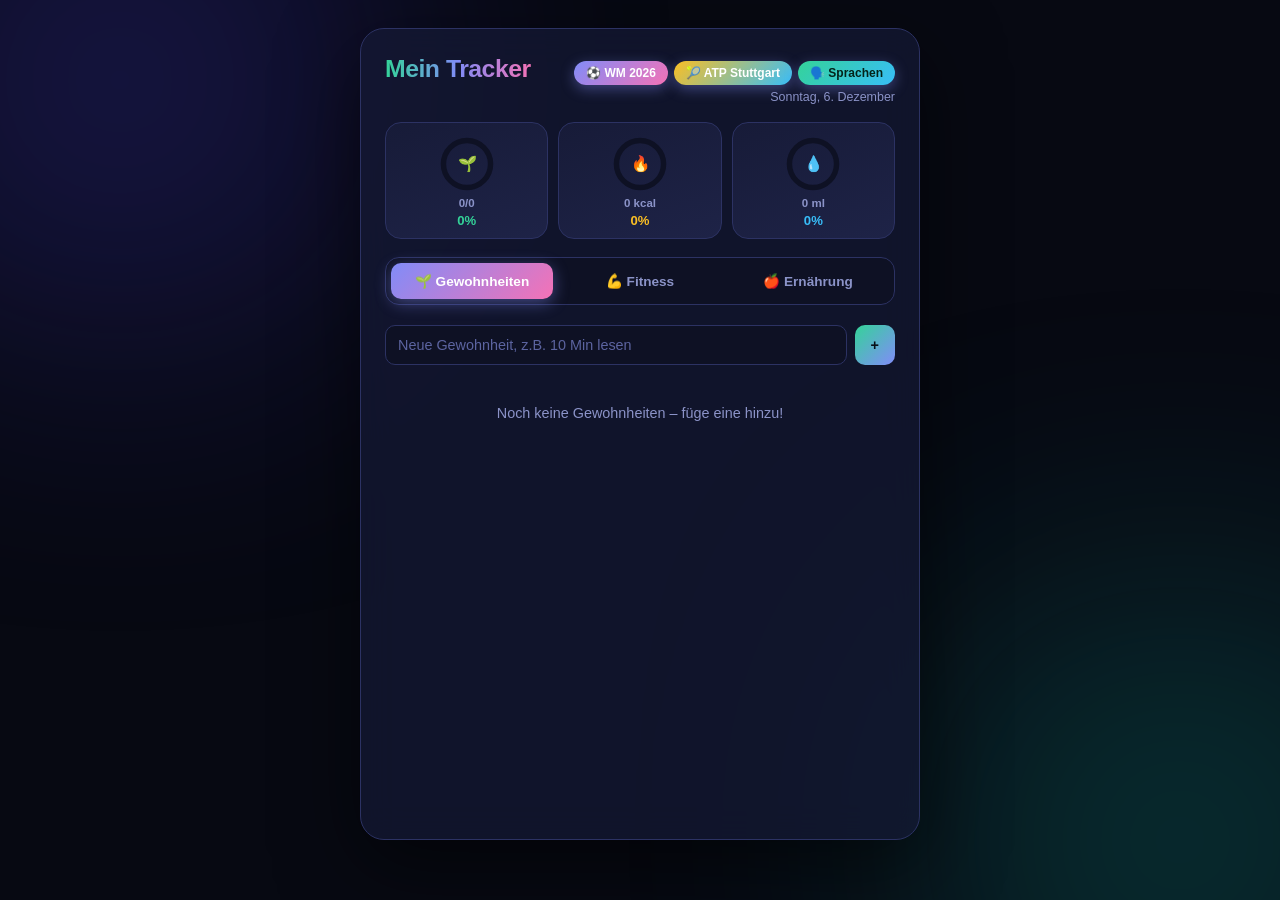
==== commit 8600663b: "Sprach-App hinzufügen: Englisch, Spanisch & Japanisch lernen Neue Seite sprachen.html im Stil der be" ====
--- a/index.html
+++ b/index.html
@@ -21,6 +21,7 @@
           <div class="title-links">
             <a href="wm.html" class="wm-link">⚽ WM 2026</a>
             <a href="atp.html" class="atp-link">🎾 ATP Stuttgart</a>
+            <a href="sprachen.html" class="lang-link">🗣️ Sprachen</a>
           </div>
           <p class="date" id="today"></p>
         </div>
--- a/style.css
+++ b/style.css
@@ -90,10 +90,13 @@
 .title-links {
   display: flex;
   gap: 6px;
+  flex-wrap: wrap;
+  justify-content: flex-end;
 }
 
 .wm-link,
-.atp-link {
+.atp-link,
+.lang-link {
   display: inline-block;
   padding: 5px 12px;
   border-radius: 999px;
@@ -113,8 +116,14 @@
   background: linear-gradient(135deg, var(--gold), var(--blue));
 }
 
+.lang-link {
+  background: linear-gradient(135deg, var(--accent), var(--blue));
+  color: #04231a;
+}
+
 .wm-link:hover,
-.atp-link:hover {
+.atp-link:hover,
+.lang-link:hover {
   opacity: 0.88;
 }
 
@@ -1133,6 +1142,21 @@
   background: linear-gradient(135deg, var(--accent2), var(--accent3));
   color: #fff;
   box-shadow: 0 4px 14px rgba(129, 140, 248, 0.4);
+}
+
+.match-pills.group-pills {
+  overflow-x: auto;
+  -webkit-overflow-scrolling: touch;
+  scrollbar-width: none;
+}
+
+.match-pills.group-pills::-webkit-scrollbar {
+  display: none;
+}
+
+.group-pills .match-pill {
+  flex: 0 0 auto;
+  min-width: 48px;
 }
 
 .swipe-hint {
@@ -1473,6 +1497,52 @@
   font-weight: 700;
   color: var(--accent2);
   white-space: nowrap;
+}
+
+.group-result-row.pending {
+  cursor: default;
+}
+
+.group-result-row.pending:hover,
+.group-result-row.pending:active {
+  border-color: var(--border);
+}
+
+.group-result-row.pending .gr-link {
+  color: var(--muted);
+}
+
+/* Spielplan */
+.schedule-day {
+  margin-top: 18px;
+}
+
+.schedule-day:first-of-type {
+  margin-top: 14px;
+}
+
+.schedule-date {
+  margin: 0 0 8px;
+  padding-bottom: 6px;
+  border-bottom: 1px solid var(--border);
+  font-size: 0.82rem;
+  font-weight: 800;
+  color: var(--accent2);
+}
+
+.schedule-date .sd-today {
+  margin-left: 8px;
+  padding: 2px 9px;
+  border-radius: 999px;
+  font-size: 0.62rem;
+  font-weight: 700;
+  background: linear-gradient(135deg, var(--accent2), var(--accent3));
+  color: #fff;
+  vertical-align: middle;
+}
+
+.schedule-day .group-results {
+  margin-top: 0;
 }
 
 /* Prognose-Box */
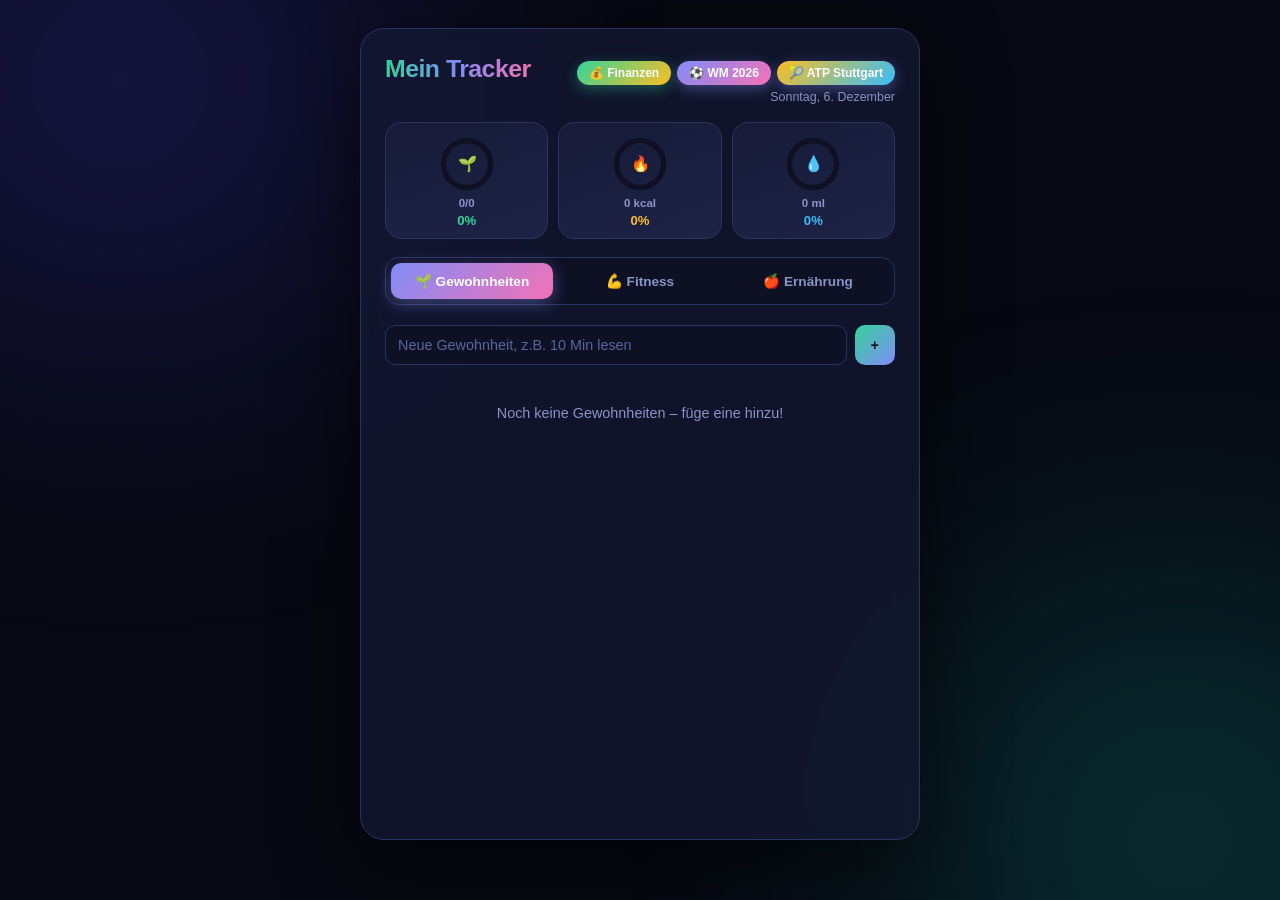
==== commit f10fa0e9: "Finanzseite: Depot mit Live-Kursen, Cashflow und Vermoegensueberblick Neue Seite finanzen.html mit v" ====
--- a/index.html
+++ b/index.html
@@ -19,9 +19,9 @@
         <h1>Mein Tracker</h1>
         <div class="title-right">
           <div class="title-links">
+            <a href="finanzen.html" class="fin-link back-link">💰 Finanzen</a>
             <a href="wm.html" class="wm-link">⚽ WM 2026</a>
             <a href="atp.html" class="atp-link">🎾 ATP Stuttgart</a>
-            <a href="sprachen.html" class="lang-link">🗣️ Sprachen</a>
           </div>
           <p class="date" id="today"></p>
         </div>
--- a/style.css
+++ b/style.css
@@ -95,8 +95,7 @@
 }
 
 .wm-link,
-.atp-link,
-.lang-link {
+.atp-link {
   display: inline-block;
   padding: 5px 12px;
   border-radius: 999px;
@@ -116,14 +115,8 @@
   background: linear-gradient(135deg, var(--gold), var(--blue));
 }
 
-.lang-link {
-  background: linear-gradient(135deg, var(--accent), var(--blue));
-  color: #04231a;
-}
-
 .wm-link:hover,
-.atp-link:hover,
-.lang-link:hover {
+.atp-link:hover {
   opacity: 0.88;
 }
 
@@ -1956,6 +1949,700 @@
   background: rgba(251, 191, 36, 0.15);
   border: 1px solid rgba(251, 191, 36, 0.4);
   color: var(--gold);
+}
+
+/* ---------- Finanzen ---------- */
+.back-link {
+  display: inline-block;
+  padding: 5px 12px;
+  border-radius: 999px;
+  font-size: 0.75rem;
+  font-weight: 700;
+  text-decoration: none;
+  color: #fff;
+  background: linear-gradient(135deg, var(--accent), var(--blue));
+  box-shadow: 0 4px 14px rgba(52, 211, 153, 0.35);
+  white-space: nowrap;
+}
+
+.back-link:hover {
+  opacity: 0.88;
+}
+
+.fin-link {
+  background: linear-gradient(135deg, var(--accent), var(--gold));
+}
+
+/* Gesamtvermögen im Kopf */
+.networth-card {
+  background: linear-gradient(150deg, var(--card2), var(--card));
+  border: 1px solid var(--border);
+  border-radius: 18px;
+  padding: 16px 18px;
+  margin-bottom: 18px;
+  display: flex;
+  flex-direction: column;
+  gap: 3px;
+}
+
+.nw-label {
+  font-size: 0.74rem;
+  color: var(--muted);
+  font-weight: 700;
+  letter-spacing: 0.04em;
+  text-transform: uppercase;
+}
+
+.nw-value {
+  font-size: 1.9rem;
+  font-weight: 800;
+  letter-spacing: -0.02em;
+}
+
+.nw-delta {
+  font-size: 0.82rem;
+  font-weight: 700;
+}
+
+.nw-split {
+  display: flex;
+  gap: 8px;
+  margin-top: 8px;
+  flex-wrap: wrap;
+}
+
+.nw-chip {
+  background: var(--bg1);
+  border: 1px solid var(--border);
+  border-radius: 999px;
+  padding: 4px 11px;
+  font-size: 0.74rem;
+  font-weight: 600;
+  color: var(--muted);
+}
+
+/* Kacheln & Karten */
+.fin-stat-grid {
+  display: grid;
+  grid-template-columns: repeat(4, 1fr);
+  gap: 8px;
+  margin-bottom: 14px;
+}
+
+.fin-stat-grid .stat-value {
+  color: var(--text);
+  font-size: 0.95rem;
+}
+
+.fin-stat-grid .stat-value.delta-up {
+  color: var(--accent);
+}
+
+.fin-stat-grid .stat-value.delta-down {
+  color: #f87171;
+}
+
+.fin-stat-grid .stat-value.delta-neutral {
+  color: var(--muted);
+}
+
+.fin-card {
+  background: var(--card);
+  border: 1px solid var(--border);
+  border-radius: 16px;
+  padding: 14px;
+  margin-bottom: 14px;
+}
+
+.fin-card .fin-stat-grid {
+  margin-bottom: 0;
+}
+
+.fin-card-top {
+  display: flex;
+  justify-content: space-between;
+  align-items: baseline;
+  gap: 8px;
+  margin-bottom: 10px;
+}
+
+.fin-card-title {
+  font-size: 0.88rem;
+  font-weight: 700;
+}
+
+.fin-card-sub {
+  font-size: 0.72rem;
+  color: var(--muted);
+  text-align: right;
+}
+
+.fin-hint {
+  font-size: 0.72rem;
+  color: var(--muted);
+  margin-top: 8px;
+  line-height: 1.45;
+}
+
+.fin-card .chart-wrap {
+  background: var(--bg1);
+}
+
+.fin-card #nwChart {
+  width: 100%;
+  height: 110px;
+  display: block;
+}
+
+/* Aufteilung */
+.alloc-bar {
+  display: flex;
+  height: 14px;
+  border-radius: 8px;
+  overflow: hidden;
+  border: 1px solid var(--border);
+  background: var(--bg1);
+}
+
+.alloc-seg {
+  display: block;
+  height: 100%;
+  transition: width 0.4s ease;
+}
+
+.alloc-seg.empty-seg {
+  width: 100%;
+  background: var(--bg2);
+}
+
+.alloc-legend {
+  display: flex;
+  flex-wrap: wrap;
+  gap: 10px;
+  margin-top: 10px;
+  font-size: 0.75rem;
+  color: var(--muted);
+}
+
+.alloc-item {
+  display: flex;
+  align-items: center;
+  gap: 5px;
+}
+
+.alloc-item i {
+  width: 9px;
+  height: 9px;
+  border-radius: 3px;
+  display: inline-block;
+}
+
+.alloc-item b {
+  color: var(--text);
+}
+
+/* Depot */
+.depot-toolbar {
+  display: flex;
+  align-items: center;
+  gap: 10px;
+  margin-bottom: 14px;
+  flex-wrap: wrap;
+}
+
+.refresh-btn {
+  background: var(--card2);
+  border: 1px solid var(--border);
+  color: var(--text);
+  font-size: 0.82rem;
+  padding: 9px 14px;
+}
+
+.refresh-btn:hover {
+  border-color: var(--accent);
+}
+
+.refresh-btn:disabled {
+  opacity: 0.6;
+  cursor: default;
+}
+
+.price-status {
+  font-size: 0.72rem;
+  color: var(--muted);
+  flex: 1;
+  min-width: 120px;
+}
+
+.price-status.warn {
+  color: var(--gold);
+}
+
+#positionForm,
+#txForm,
+.settings-form {
+  display: flex;
+  flex-direction: column;
+  gap: 10px;
+  margin-bottom: 18px;
+}
+
+#posSymbol,
+#posName,
+#posQty,
+#posBuy,
+#txAmount,
+#txNote,
+#txDate,
+#txCategory {
+  flex: 1;
+}
+
+#posType,
+#posCurrency {
+  flex-shrink: 0;
+}
+
+.position-grid {
+  display: flex;
+  flex-direction: column;
+  gap: 10px;
+}
+
+.position-card {
+  background: var(--card);
+  border: 1px solid var(--border);
+  border-radius: 14px;
+  padding: 12px 14px;
+  cursor: pointer;
+  transition: border-color 0.15s, transform 0.1s;
+}
+
+.position-card:hover {
+  border-color: var(--accent2);
+}
+
+.position-card:active {
+  transform: scale(0.99);
+}
+
+.pos-main {
+  display: flex;
+  justify-content: space-between;
+  align-items: flex-start;
+  gap: 10px;
+}
+
+.pos-ident {
+  display: flex;
+  gap: 10px;
+  align-items: center;
+  min-width: 0;
+}
+
+.pos-icon {
+  font-size: 1.25rem;
+}
+
+.pos-symbol {
+  font-weight: 800;
+  font-size: 0.95rem;
+  display: flex;
+  align-items: center;
+  gap: 6px;
+  flex-wrap: wrap;
+}
+
+.pos-flag {
+  font-size: 0.6rem;
+  font-weight: 700;
+  text-transform: uppercase;
+  letter-spacing: 0.04em;
+  color: var(--muted);
+  border: 1px solid var(--border);
+  border-radius: 999px;
+  padding: 1px 6px;
+}
+
+.pos-flag.warn {
+  color: var(--gold);
+  border-color: rgba(251, 191, 36, 0.45);
+}
+
+.pos-sub {
+  font-size: 0.72rem;
+  color: var(--muted);
+  overflow: hidden;
+  text-overflow: ellipsis;
+  white-space: nowrap;
+  max-width: 190px;
+}
+
+.pos-values {
+  text-align: right;
+  white-space: nowrap;
+}
+
+.pos-value {
+  font-weight: 800;
+  font-size: 0.95rem;
+}
+
+.pos-profit {
+  font-size: 0.74rem;
+  font-weight: 700;
+}
+
+.pos-foot {
+  display: flex;
+  align-items: center;
+  gap: 10px;
+  margin-top: 10px;
+  padding-top: 9px;
+  border-top: 1px solid var(--border);
+}
+
+.pos-meta {
+  font-size: 0.72rem;
+  color: var(--muted);
+  flex: 1;
+  overflow: hidden;
+  text-overflow: ellipsis;
+  white-space: nowrap;
+}
+
+.pos-day {
+  font-size: 0.72rem;
+  font-weight: 700;
+  white-space: nowrap;
+}
+
+.spark {
+  width: 72px;
+  height: 24px;
+  flex-shrink: 0;
+}
+
+.spark-empty {
+  width: 72px;
+  text-align: center;
+  color: var(--muted);
+  font-size: 0.72rem;
+  flex-shrink: 0;
+}
+
+.pos-modal-price {
+  font-size: 1.05rem;
+  font-weight: 800;
+  display: flex;
+  align-items: baseline;
+  gap: 8px;
+  flex-wrap: wrap;
+}
+
+.pos-source {
+  font-size: 0.68rem;
+  font-weight: 600;
+  color: var(--muted);
+}
+
+#posEditForm {
+  display: flex;
+  flex-direction: column;
+  gap: 8px;
+}
+
+#posEditForm input {
+  flex: 1;
+}
+
+#posEditForm button {
+  background: linear-gradient(135deg, var(--accent), var(--accent2));
+  color: #081018;
+  white-space: nowrap;
+}
+
+/* Cashflow */
+.month-nav {
+  display: flex;
+  align-items: center;
+  justify-content: space-between;
+  gap: 10px;
+  background: var(--bg1);
+  border: 1px solid var(--border);
+  border-radius: 12px;
+  padding: 6px 8px;
+  margin-bottom: 14px;
+}
+
+.month-nav span {
+  font-weight: 700;
+  font-size: 0.9rem;
+}
+
+.month-nav button {
+  background: var(--card2);
+  color: var(--text);
+  padding: 5px 14px;
+  font-size: 1rem;
+  line-height: 1;
+}
+
+.month-nav button:hover {
+  color: var(--accent);
+}
+
+.type-toggle {
+  display: flex;
+  gap: 6px;
+  background: var(--bg1);
+  border: 1px solid var(--border);
+  border-radius: 12px;
+  padding: 5px;
+}
+
+.type-btn {
+  flex: 1;
+  background: transparent;
+  color: var(--muted);
+  font-size: 0.85rem;
+  padding: 9px 6px;
+}
+
+.type-btn.active[data-type="aus"] {
+  background: linear-gradient(135deg, #f87171, var(--accent3));
+  color: #fff;
+}
+
+.type-btn.active[data-type="ein"] {
+  background: linear-gradient(135deg, var(--accent), var(--blue));
+  color: #081018;
+}
+
+.check-row {
+  display: flex;
+  align-items: center;
+  gap: 8px;
+  font-size: 0.78rem;
+  color: var(--muted);
+  cursor: pointer;
+}
+
+.check-row input {
+  width: 16px;
+  height: 16px;
+  accent-color: var(--accent);
+  padding: 0;
+  flex-shrink: 0;
+}
+
+.tx-list {
+  max-height: 340px;
+}
+
+.tx-left {
+  display: flex;
+  flex-direction: column;
+  gap: 3px;
+  min-width: 0;
+}
+
+.tx-cat {
+  font-size: 0.82rem;
+  font-weight: 600;
+  border-left: 3px solid var(--accent2);
+  padding-left: 7px;
+}
+
+.tx-meta {
+  font-size: 0.7rem;
+  color: var(--muted);
+  padding-left: 10px;
+  overflow: hidden;
+  text-overflow: ellipsis;
+}
+
+/* Analyse */
+.cat-row {
+  margin-bottom: 12px;
+}
+
+.cat-top {
+  display: flex;
+  justify-content: space-between;
+  align-items: center;
+  gap: 8px;
+  font-size: 0.8rem;
+  margin-bottom: 5px;
+}
+
+.cat-amount {
+  color: var(--muted);
+  font-weight: 600;
+  white-space: nowrap;
+  display: flex;
+  align-items: center;
+  gap: 4px;
+}
+
+.cat-amount button {
+  background: none;
+  color: var(--muted);
+  padding: 0 4px;
+  font-size: 0.8rem;
+}
+
+.cat-amount button:hover {
+  color: var(--accent3);
+}
+
+.cat-amount button.armed {
+  color: var(--accent3);
+  font-size: 0.68rem;
+}
+
+.fin-bar {
+  height: 9px;
+  border-radius: 6px;
+  background: var(--bg1);
+  border: 1px solid var(--border);
+  overflow: hidden;
+}
+
+.fin-bar-fill {
+  height: 100%;
+  border-radius: 6px;
+  transition: width 0.45s ease;
+}
+
+.months-chart {
+  display: flex;
+  align-items: flex-end;
+  gap: 8px;
+  height: 150px;
+}
+
+.mc-col {
+  flex: 1;
+  display: flex;
+  flex-direction: column;
+  align-items: center;
+  gap: 4px;
+  height: 100%;
+}
+
+.mc-bars {
+  flex: 1;
+  width: 100%;
+  display: flex;
+  align-items: flex-end;
+  justify-content: center;
+  gap: 3px;
+}
+
+.mc-bar {
+  width: 42%;
+  min-height: 2px;
+  border-radius: 4px 4px 0 0;
+  transition: height 0.4s ease;
+}
+
+.mc-in {
+  background: linear-gradient(180deg, var(--accent), #0d9488);
+}
+
+.mc-out {
+  background: linear-gradient(180deg, #f87171, var(--accent3));
+}
+
+.mc-label {
+  font-size: 0.68rem;
+  color: var(--muted);
+}
+
+.mc-saldo {
+  font-size: 0.66rem;
+  font-weight: 700;
+}
+
+#budgetForm select,
+#budgetForm input {
+  flex: 1;
+  min-width: 0;
+}
+
+#posStats .stat-value {
+  color: var(--text);
+  font-size: 0.95rem;
+}
+
+#posStats .stat-value.delta-up {
+  color: var(--accent);
+}
+
+#posStats .stat-value.delta-down {
+  color: #f87171;
+}
+
+#posStats .stat-value.delta-neutral {
+  color: var(--muted);
+}
+
+/* Einstellungen */
+.settings-label {
+  font-size: 0.76rem;
+  color: var(--muted);
+  font-weight: 600;
+}
+
+.settings-form {
+  margin-bottom: 4px;
+}
+
+.data-area {
+  width: 100%;
+  margin-top: 8px;
+  min-height: 90px;
+  resize: vertical;
+  background: var(--bg1);
+  border: 1px solid var(--border);
+  color: var(--text);
+  border-radius: 10px;
+  padding: 10px;
+  font-size: 0.72rem;
+  font-family: ui-monospace, "SF Mono", Menlo, Consolas, monospace;
+}
+
+#exportBtn,
+#importBtn {
+  flex: 1;
+  background: var(--card2);
+  color: var(--text);
+  border: 1px solid var(--border);
+}
+
+.mono {
+  font-family: ui-monospace, "SF Mono", Menlo, Consolas, monospace;
+  color: var(--blue);
+}
+
+@media (max-width: 470px) {
+  .fin-stat-grid {
+    grid-template-columns: repeat(2, 1fr);
+  }
+
+  .nw-value {
+    font-size: 1.6rem;
+  }
+
+  .pos-sub {
+    max-width: 120px;
+  }
+
+  .spark,
+  .spark-empty {
+    width: 52px;
+  }
 }
 
 /* ---------- Toast ---------- */
